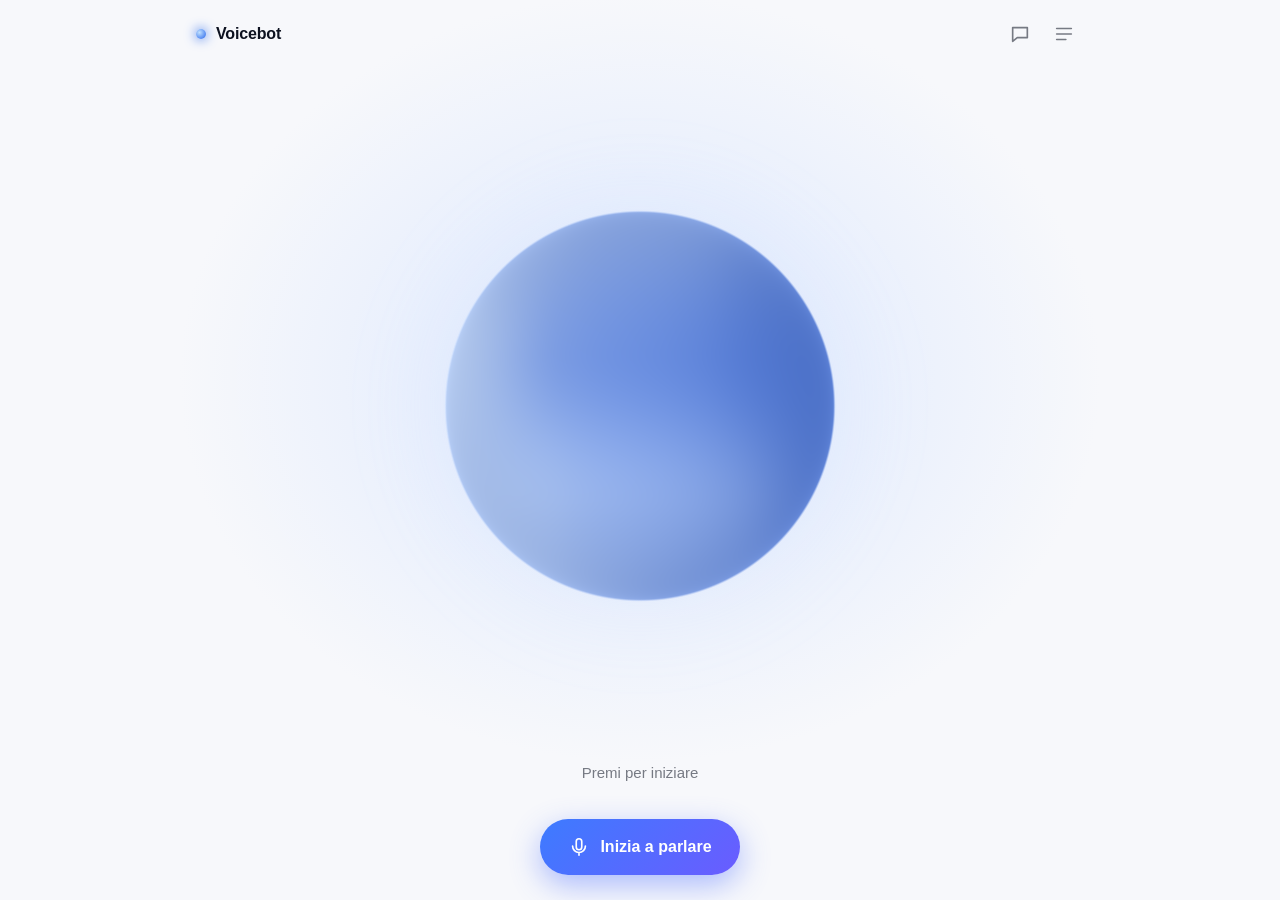
==== web/index.html @ ecd24fbc "Initial commit: local voice-to-voice assistant for Apple Silicon" ====
<!doctype html>
<html lang="it">
<head>
  <meta charset="utf-8" />
  <meta name="viewport" content="width=device-width, initial-scale=1, viewport-fit=cover" />
  <meta name="color-scheme" content="dark light" />
  <title>Voicebot</title>
  <link rel="icon" href="favicon.svg" type="image/svg+xml" />
  <link rel="stylesheet" href="style.css" />
</head>
<body data-state="idle">
  <div class="app">
    <header class="topbar">
      <div class="brand"><span class="dot"></span>Voicebot</div>
      <div class="topbar-actions">
        <button id="chat-btn" class="icon-btn" aria-label="Scrivi un messaggio" title="Scrivi">
          <svg viewBox="0 0 24 24" aria-hidden="true"><path d="M4 5h16v11H9l-5 4z" /></svg>
        </button>
        <button id="history-btn" class="icon-btn" aria-label="Cronologia" title="Cronologia">
          <svg viewBox="0 0 24 24" aria-hidden="true"><path d="M4 6h16M4 12h16M4 18h10" /></svg>
        </button>
      </div>
    </header>

    <main class="stage">
      <canvas id="viz" aria-label="Visualizzazione voce"></canvas>
      <div class="captions" aria-live="polite">
        <p id="cap-user" class="cap-user"></p>
        <p id="cap-bot" class="cap-bot"></p>
      </div>
    </main>

    <div id="confirm" class="confirm" hidden>
      <button id="confirm-yes" class="pill yes">Sì</button>
      <button id="confirm-no" class="pill">No</button>
    </div>

    <div class="status-row">
      <span id="status" class="status">Premi per iniziare</span>
      <span id="latency" class="latency"></span>
    </div>

    <footer class="dock">
      <button id="start" class="start-btn">
        <svg viewBox="0 0 24 24" aria-hidden="true"><rect x="9" y="3" width="6" height="12" rx="3" /><path d="M5 11a7 7 0 0 0 14 0M12 18v3" /></svg>
        Inizia a parlare
      </button>
      <div class="controls" hidden>
        <button id="mute" class="round-btn" aria-label="Disattiva microfono" title="Microfono">
          <svg class="mic-on" viewBox="0 0 24 24" aria-hidden="true"><rect x="9" y="3" width="6" height="12" rx="3" /><path d="M5 11a7 7 0 0 0 14 0M12 18v3" /></svg>
          <svg class="mic-off" viewBox="0 0 24 24" aria-hidden="true"><path d="M15 9.3V6a3 3 0 0 0-5.7-1.3M9 9v3a3 3 0 0 0 4.6 2.5M5 11a7 7 0 0 0 11.2 5.6M19 11a7 7 0 0 1-.5 2.6M12 18v3M3 3l18 18" /></svg>
        </button>
        <button id="stop" class="round-btn end" aria-label="Termina" title="Termina">
          <svg viewBox="0 0 24 24" aria-hidden="true"><path d="M6 6l12 12M18 6L6 18" /></svg>
        </button>
      </div>
    </footer>
  </div>

  <aside id="drawer" class="drawer" aria-hidden="true">
    <div class="drawer-head">
      <h2>Conversazione</h2>
      <button id="drawer-close" class="icon-btn" aria-label="Chiudi">
        <svg viewBox="0 0 24 24" aria-hidden="true"><path d="M6 6l12 12M18 6L6 18" /></svg>
      </button>
    </div>
    <section id="log" class="log"></section>
    <form id="chat" class="chat" autocomplete="off">
      <textarea id="chat-input" rows="1" maxlength="2000" placeholder="Scrivi un messaggio…" aria-label="Messaggio"></textarea>
      <button id="chat-send" class="send-btn" type="submit" aria-label="Invia" title="Invia">
        <svg viewBox="0 0 24 24" aria-hidden="true"><path d="M12 19V5M6 11l6-6 6 6" /></svg>
      </button>
    </form>
    <div class="drawer-foot">
      <label class="toggle" title="Instrada l'audio del bot in un elemento &lt;audio&gt;: aiuta la cancellazione dell'eco con gli altoparlanti">
        <input type="checkbox" id="aec-route" /> <span>Modalità altoparlanti</span>
      </label>
      <button id="reset" class="text-btn">Nuova conversazione</button>
      <p id="providers" class="providers"></p>
    </div>
  </aside>
  <div id="scrim" class="scrim"></div>

  <audio id="bot-audio" autoplay hidden></audio>
  <script src="vendor/ort.wasm.min.js"></script>
  <script src="vendor/bundle.min.js"></script>
  <script src="app.js" type="module"></script>
</body>
</html>
---- web/style.css ----
:root {
  --bg: #07080c;
  --bg-glow: #0d1a3a;
  --surface: rgba(255, 255, 255, 0.06);
  --surface-strong: #12141b;
  --border: rgba(255, 255, 255, 0.08);
  --text: #f2f4f8;
  --muted: rgba(242, 244, 248, 0.55);
  --faint: rgba(242, 244, 248, 0.32);
  --accent: #4d8dff;
  --danger: #ff5a5f;
  --user-bubble: rgba(77, 141, 255, 0.16);
  --shadow: 0 10px 40px rgba(0, 0, 0, 0.45);
}
@media (prefers-color-scheme: light) {
  :root {
    --bg: #f7f8fb;
    --bg-glow: #dbe7ff;
    --surface: rgba(10, 20, 40, 0.05);
    --surface-strong: #ffffff;
    --border: rgba(10, 20, 40, 0.08);
    --text: #0d1220;
    --muted: rgba(13, 18, 32, 0.55);
    --faint: rgba(13, 18, 32, 0.35);
    --accent: #2563eb;
    --danger: #e5484d;
    --user-bubble: rgba(37, 99, 235, 0.1);
    --shadow: 0 10px 40px rgba(20, 30, 60, 0.12);
  }
}

* { box-sizing: border-box; }
html, body { height: 100%; }
body {
  margin: 0;
  color: var(--text);
  background:
    radial-gradient(60vmax 50vmax at 50% 42%, var(--bg-glow) 0%, transparent 60%),
    var(--bg);
  font: 16px/1.5 -apple-system, BlinkMacSystemFont, "SF Pro Text", Inter, "Segoe UI", sans-serif;
  -webkit-font-smoothing: antialiased;
  overflow: hidden;
  transition: background-color 0.6s;
}
button { font: inherit; color: inherit; }
svg { width: 22px; height: 22px; fill: none; stroke: currentColor; stroke-width: 1.8; stroke-linecap: round; stroke-linejoin: round; }

.app {
  height: 100dvh;
  display: grid;
  grid-template-rows: auto 1fr auto auto;
  max-width: 920px;
  margin: 0 auto;
  padding: max(12px, env(safe-area-inset-top)) 16px max(20px, env(safe-area-inset-bottom));
}

/* ---- top bar ---- */
.topbar { display: flex; align-items: center; justify-content: space-between; height: 44px; }
.brand { display: flex; align-items: center; gap: 10px; font-weight: 600; letter-spacing: -0.01em; }
.brand .dot {
  width: 10px; height: 10px; border-radius: 50%;
  background: radial-gradient(circle at 35% 35%, #bfe0ff, var(--accent));
  box-shadow: 0 0 12px var(--accent);
}
.topbar-actions { display: flex; gap: 4px; }
.icon-btn {
  width: 40px; height: 40px; border-radius: 12px; border: none; background: transparent;
  display: grid; place-items: center; cursor: pointer; color: var(--muted);
  transition: background 0.2s, color 0.2s;
}
.icon-btn:hover { background: var(--surface); color: var(--text); }

/* ---- stage: orb + captions ---- */
.stage { position: relative; display: grid; place-items: center; min-height: 0; }
#viz {
  width: min(100%, 78vh, 640px);
  aspect-ratio: 1;
  cursor: pointer;
  -webkit-tap-highlight-color: transparent;
}
.captions {
  position: absolute;
  left: 0; right: 0; bottom: 2%;
  display: flex; flex-direction: column; align-items: center; gap: 6px;
  padding: 0 8px;
  pointer-events: none;
  text-align: center;
}
.captions p { margin: 0; max-width: 680px; transition: opacity 0.4s; }
.cap-user {
  font-size: 14px; color: var(--muted);
  display: -webkit-box; -webkit-line-clamp: 1; -webkit-box-orient: vertical; overflow: hidden;
}
.cap-bot {
  font-size: clamp(17px, 2.4vw, 21px); font-weight: 500; letter-spacing: -0.01em; line-height: 1.45;
  display: -webkit-box; -webkit-line-clamp: 3; -webkit-box-orient: vertical; overflow: hidden;
}
.cap-bot .pending { color: var(--faint); }
.captions p:empty { opacity: 0; }

.confirm { display: flex; justify-content: center; gap: 12px; padding-top: 8px; }
.confirm[hidden] { display: none; }
.pill {
  min-width: 88px; padding: 10px 22px; border-radius: 999px; cursor: pointer; font-weight: 600;
  border: 1px solid var(--border); background: var(--surface);
}
.pill.yes { background: var(--accent); color: #fff; border-color: transparent; }
.msg.action { align-self: flex-start; font-size: 12px; color: var(--faint); padding: 2px 6px; background: none; }

.status-row {
  display: flex; flex-direction: column; align-items: center; gap: 2px;
  min-height: 48px; padding-top: 6px;
}
.status { font-size: 15px; color: var(--muted); transition: color 0.3s; }
body[data-state="user-speaking"] .status, body[data-state="speaking"] .status { color: var(--text); }
.latency { font-size: 12px; color: var(--faint); font-variant-numeric: tabular-nums; min-height: 1.2em; }

/* ---- dock ---- */
.dock { display: flex; justify-content: center; align-items: center; padding-top: 10px; min-height: 76px; }
.start-btn {
  display: inline-flex; align-items: center; gap: 10px;
  padding: 16px 28px; border-radius: 999px; border: none; cursor: pointer;
  font-weight: 600; font-size: 16px;
  color: #fff;
  background: linear-gradient(135deg, #3d7bff, #6a5cff);
  box-shadow: 0 10px 30px rgba(77, 110, 255, 0.45);
  transition: transform 0.15s, box-shadow 0.2s, opacity 0.2s;
}
.start-btn:hover { transform: translateY(-1px); box-shadow: 0 14px 36px rgba(77, 110, 255, 0.55); }
.start-btn:active { transform: scale(0.98); }
.start-btn[hidden] { display: none; }
.start-btn[disabled] { opacity: 0.6; cursor: progress; }
.controls { display: flex; gap: 22px; }
.controls[hidden] { display: none; }
.round-btn {
  width: 60px; height: 60px; border-radius: 50%; cursor: pointer;
  display: grid; place-items: center;
  border: 1px solid var(--border);
  background: var(--surface);
  backdrop-filter: blur(12px);
  transition: transform 0.15s, background 0.2s;
}
.round-btn:hover { transform: translateY(-1px); background: color-mix(in srgb, var(--surface) 100%, var(--text) 6%); }
.round-btn:active { transform: scale(0.96); }
.round-btn.end { background: var(--danger); border-color: transparent; color: #fff; }
.round-btn .mic-off { display: none; }
body.muted #mute { background: var(--text); color: var(--bg); }
body.muted #mute .mic-on { display: none; }
body.muted #mute .mic-off { display: block; }

/* ---- history drawer ---- */
.drawer {
  position: fixed; top: 0; right: 0; bottom: 0;
  width: min(420px, 100vw);
  display: flex; flex-direction: column;
  background: var(--surface-strong);
  border-left: 1px solid var(--border);
  box-shadow: var(--shadow);
  transform: translateX(100%);
  visibility: hidden;
  transition: transform 0.3s cubic-bezier(0.2, 0.8, 0.2, 1), visibility 0s 0.3s;
  z-index: 10;
}
.drawer.open { transform: none; visibility: visible; transition: transform 0.3s cubic-bezier(0.2, 0.8, 0.2, 1); }
.scrim { position: fixed; inset: 0; background: rgba(0, 0, 0, 0.35); opacity: 0; pointer-events: none; transition: opacity 0.3s; z-index: 9; }
.drawer.open + .scrim { opacity: 1; pointer-events: auto; }
.drawer-head { display: flex; align-items: center; justify-content: space-between; padding: 14px 12px 8px 20px; }
.drawer-head h2 { margin: 0; font-size: 16px; font-weight: 600; }
.log { flex: 1; overflow-y: auto; display: flex; flex-direction: column; gap: 10px; padding: 8px 16px 16px; }
.msg {
  max-width: 88%; padding: 10px 14px; border-radius: 18px; font-size: 15px;
  white-space: pre-wrap; overflow-wrap: anywhere;
}
.msg.user { align-self: flex-end; background: var(--user-bubble); border-bottom-right-radius: 6px; }
.msg.bot { align-self: flex-start; background: var(--surface); border-bottom-left-radius: 6px; }
.msg.bot.interrupted::after { content: " · interrotto"; color: var(--faint); font-size: 12px; }
.badge {
  display: inline-block; font-size: 10px; font-weight: 600; text-transform: uppercase; letter-spacing: 0.04em;
  padding: 1px 6px; border-radius: 6px; margin-right: 8px; vertical-align: 1px;
  background: color-mix(in srgb, var(--accent) 22%, transparent); color: var(--accent);
}
.notice { align-self: center; font-size: 12px; color: var(--faint); text-align: center; }
.chat {
  display: flex; align-items: flex-end; gap: 8px;
  margin: 0 16px 12px; padding: 6px 6px 6px 14px;
  border: 1px solid var(--border); border-radius: 22px; background: var(--surface);
}
.chat:focus-within { border-color: color-mix(in srgb, var(--accent) 55%, transparent); }
.chat textarea {
  flex: 1; min-width: 0; max-height: 140px; padding: 7px 0; border: none; outline: none; resize: none;
  background: transparent; color: var(--text); font: inherit; font-size: 15px; line-height: 1.4;
}
.chat textarea::placeholder { color: var(--faint); }
.send-btn {
  flex: none; width: 34px; height: 34px; border-radius: 50%; border: none; cursor: pointer;
  display: grid; place-items: center; color: #fff; background: var(--accent);
  transition: opacity 0.2s;
}
.send-btn svg { width: 18px; height: 18px; stroke-width: 2.2; }
.send-btn:disabled { opacity: 0.35; cursor: default; }
.drawer-foot { border-top: 1px solid var(--border); padding: 14px 20px 18px; display: flex; flex-direction: column; gap: 10px; }
.toggle { display: flex; align-items: center; gap: 10px; font-size: 14px; color: var(--muted); cursor: pointer; }
.toggle input { accent-color: var(--accent); width: 16px; height: 16px; }
.text-btn { align-self: flex-start; background: none; border: none; padding: 0; color: var(--accent); cursor: pointer; font-size: 14px; }
.providers { margin: 0; font-size: 12px; color: var(--faint); }

/* ---- toast for errors ---- */
.toast {
  position: fixed; left: 50%; top: 64px; transform: translateX(-50%);
  padding: 8px 14px; border-radius: 12px; font-size: 13px;
  background: var(--surface-strong); border: 1px solid var(--border); box-shadow: var(--shadow);
  animation: toast 4s forwards; z-index: 20;
}
@keyframes toast { 0% { opacity: 0; transform: translate(-50%, -6px); } 8%, 85% { opacity: 1; transform: translate(-50%, 0); } 100% { opacity: 0; } }

@media (max-width: 560px) {
  .captions { bottom: 0; }
  .round-btn { width: 56px; height: 56px; }
}
@media (prefers-reduced-motion: reduce) {
  * { transition: none !important; animation: none !important; }
}
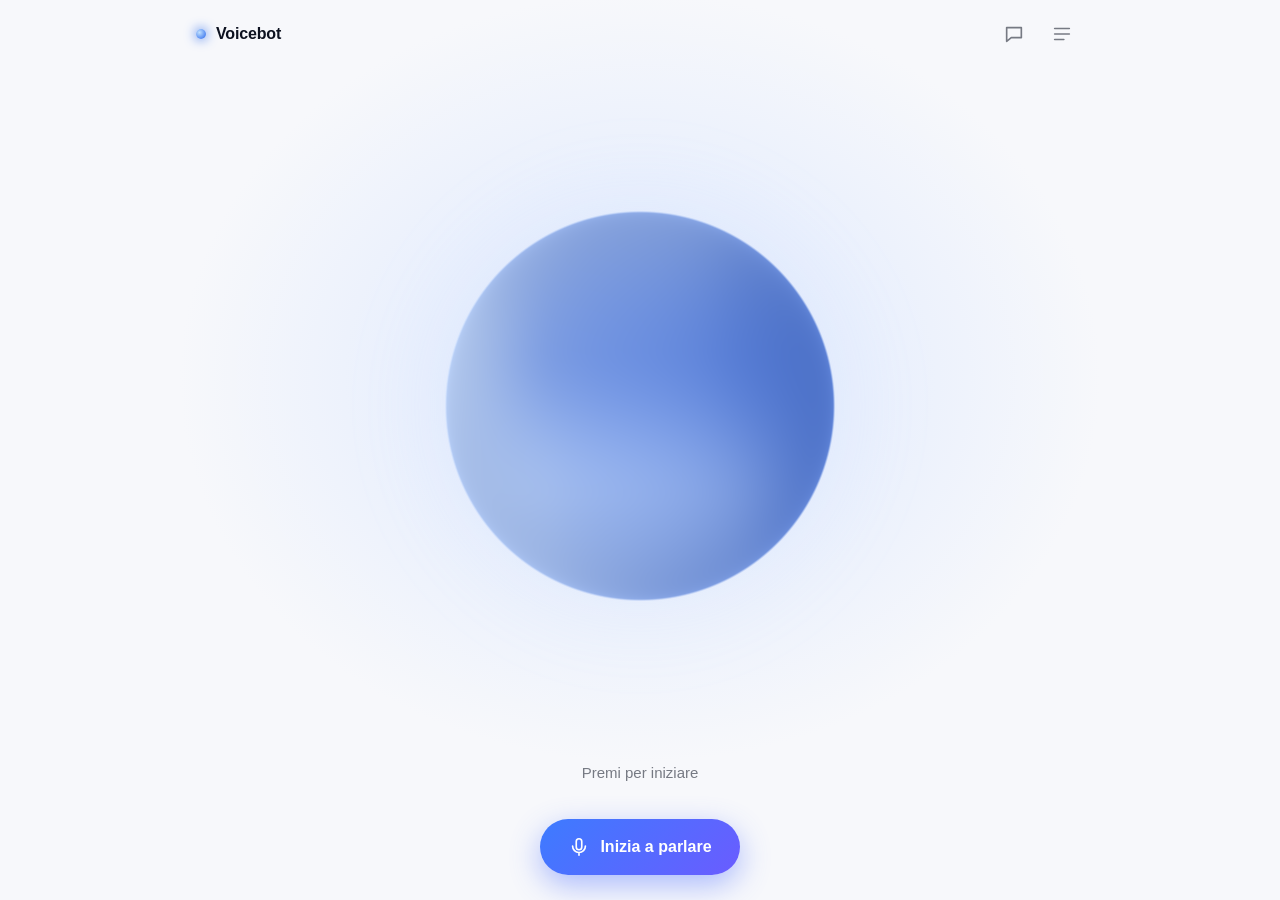
==== commit 1f9c380a: "M2: reliable voice on iOS Safari - Create and resume the AudioContext inside the tap (before any awa" ====
--- a/web/index.html
+++ b/web/index.html
@@ -29,6 +29,8 @@
         <p id="cap-bot" class="cap-bot"></p>
       </div>
     </main>
+
+    <button id="resume" class="resume" hidden>Audio in pausa · tocca per riprendere</button>
 
     <div id="confirm" class="confirm" hidden>
       <button id="confirm-yes" class="pill yes">Sì</button>
@@ -66,7 +68,7 @@
     </div>
     <section id="log" class="log"></section>
     <form id="chat" class="chat" autocomplete="off">
-      <textarea id="chat-input" rows="1" maxlength="2000" placeholder="Scrivi un messaggio…" aria-label="Messaggio"></textarea>
+      <textarea id="chat-input" rows="1" maxlength="2000" enterkeyhint="send" placeholder="Scrivi un messaggio…" aria-label="Messaggio"></textarea>
       <button id="chat-send" class="send-btn" type="submit" aria-label="Invia" title="Invia">
         <svg viewBox="0 0 24 24" aria-hidden="true"><path d="M12 19V5M6 11l6-6 6 6" /></svg>
       </button>
--- a/web/style.css
+++ b/web/style.css
@@ -46,6 +46,7 @@
 svg { width: 22px; height: 22px; fill: none; stroke: currentColor; stroke-width: 1.8; stroke-linecap: round; stroke-linejoin: round; }
 
 .app {
+  height: 100vh;
   height: 100dvh;
   display: grid;
   grid-template-rows: auto 1fr auto auto;
@@ -64,16 +65,16 @@
 }
 .topbar-actions { display: flex; gap: 4px; }
 .icon-btn {
-  width: 40px; height: 40px; border-radius: 12px; border: none; background: transparent;
+  width: 44px; height: 44px; border-radius: 12px; border: none; background: transparent;
   display: grid; place-items: center; cursor: pointer; color: var(--muted);
   transition: background 0.2s, color 0.2s;
 }
-.icon-btn:hover { background: var(--surface); color: var(--text); }
 
 /* ---- stage: orb + captions ---- */
 .stage { position: relative; display: grid; place-items: center; min-height: 0; }
 #viz {
   width: min(100%, 78vh, 640px);
+  width: min(100%, 78svh, 640px);
   aspect-ratio: 1;
   cursor: pointer;
   -webkit-tap-highlight-color: transparent;
@@ -126,7 +127,6 @@
   box-shadow: 0 10px 30px rgba(77, 110, 255, 0.45);
   transition: transform 0.15s, box-shadow 0.2s, opacity 0.2s;
 }
-.start-btn:hover { transform: translateY(-1px); box-shadow: 0 14px 36px rgba(77, 110, 255, 0.55); }
 .start-btn:active { transform: scale(0.98); }
 .start-btn[hidden] { display: none; }
 .start-btn[disabled] { opacity: 0.6; cursor: progress; }
@@ -140,7 +140,6 @@
   backdrop-filter: blur(12px);
   transition: transform 0.15s, background 0.2s;
 }
-.round-btn:hover { transform: translateY(-1px); background: color-mix(in srgb, var(--surface) 100%, var(--text) 6%); }
 .round-btn:active { transform: scale(0.96); }
 .round-btn.end { background: var(--danger); border-color: transparent; color: #fff; }
 .round-btn .mic-off { display: none; }
@@ -188,11 +187,11 @@
 .chat:focus-within { border-color: color-mix(in srgb, var(--accent) 55%, transparent); }
 .chat textarea {
   flex: 1; min-width: 0; max-height: 140px; padding: 7px 0; border: none; outline: none; resize: none;
-  background: transparent; color: var(--text); font: inherit; font-size: 15px; line-height: 1.4;
+  background: transparent; color: var(--text); font: inherit; font-size: 16px; line-height: 1.4;
 }
 .chat textarea::placeholder { color: var(--faint); }
 .send-btn {
-  flex: none; width: 34px; height: 34px; border-radius: 50%; border: none; cursor: pointer;
+  flex: none; width: 36px; height: 36px; border-radius: 50%; border: none; cursor: pointer;
   display: grid; place-items: center; color: #fff; background: var(--accent);
   transition: opacity 0.2s;
 }
@@ -204,6 +203,17 @@
 .text-btn { align-self: flex-start; background: none; border: none; padding: 0; color: var(--accent); cursor: pointer; font-size: 14px; }
 .providers { margin: 0; font-size: 12px; color: var(--faint); }
 
+.icon-btn:active, .text-btn:active { opacity: 0.6; }
+* { -webkit-tap-highlight-color: transparent; }
+
+/* ---- audio interrupted (call, Siri): iOS needs a tap to resume ---- */
+.resume {
+  position: relative; z-index: 3; /* above the orb canvas, which can overflow its row */
+  justify-self: center; margin-top: 8px; padding: 12px 20px; border-radius: 999px; cursor: pointer;
+  border: 1px solid var(--border); background: var(--accent); color: #fff; font-weight: 600; font-size: 15px;
+}
+.resume[hidden] { display: none; }
+
 /* ---- toast for errors ---- */
 .toast {
   position: fixed; left: 50%; top: 64px; transform: translateX(-50%);
@@ -217,6 +227,12 @@
   .captions { bottom: 0; }
   .round-btn { width: 56px; height: 56px; }
 }
+@media (hover: hover) {
+  .icon-btn:hover { background: var(--surface); color: var(--text); }
+  .start-btn:hover { transform: translateY(-1px); box-shadow: 0 14px 36px rgba(77, 110, 255, 0.55); }
+  .round-btn:hover { transform: translateY(-1px); background: color-mix(in srgb, var(--surface) 100%, var(--text) 6%); }
+}
 @media (prefers-reduced-motion: reduce) {
   * { transition: none !important; animation: none !important; }
 }
+.toggle[hidden] { display: none; }
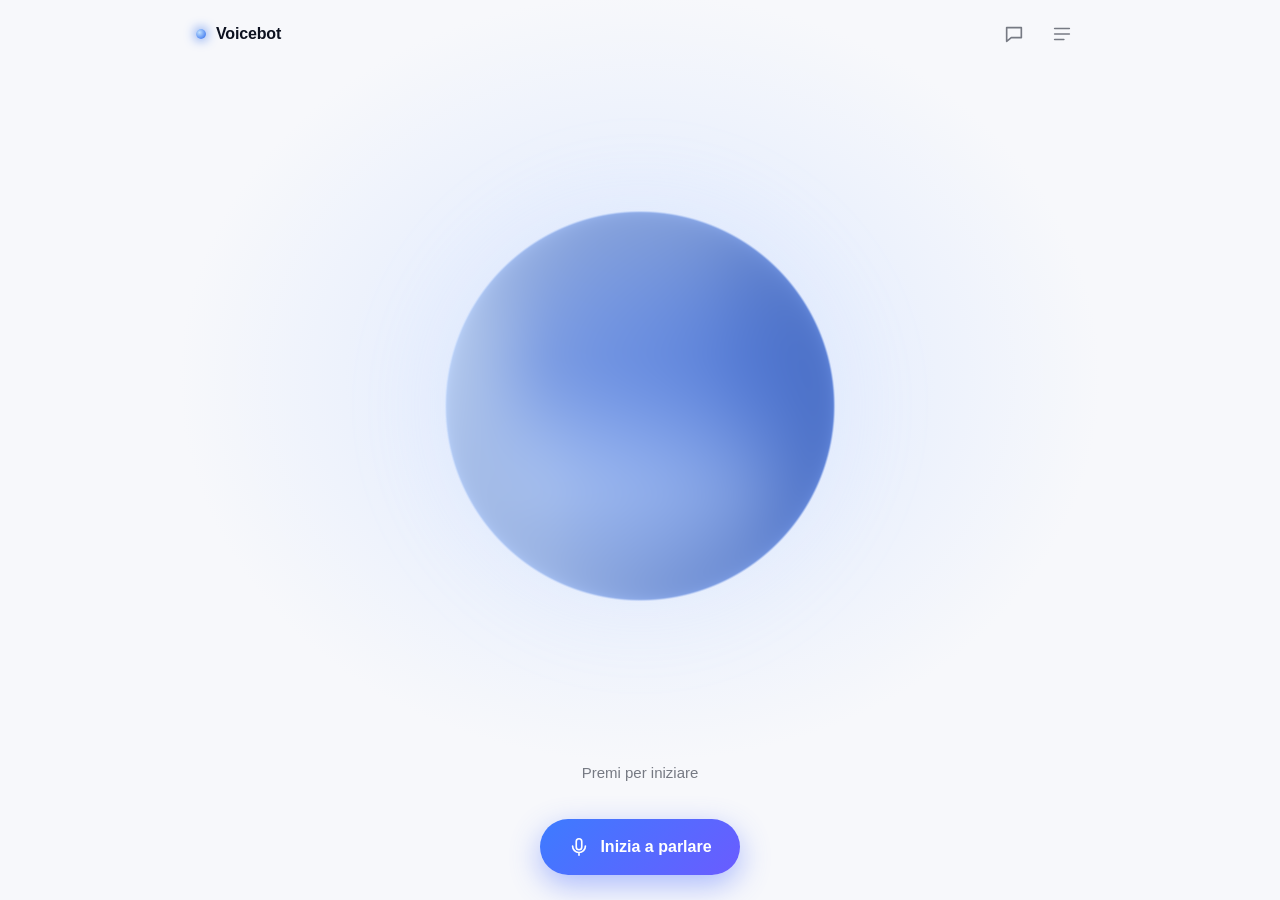
==== commit dc05ffee: "M3: installable home-screen app that survives screen lock and network changes - Per-device client id" ====
--- a/web/index.html
+++ b/web/index.html
@@ -6,6 +6,14 @@
   <meta name="color-scheme" content="dark light" />
   <title>Voicebot</title>
   <link rel="icon" href="favicon.svg" type="image/svg+xml" />
+  <link rel="manifest" href="manifest.json" />
+  <link rel="apple-touch-icon" href="icons/apple-touch-icon.png" />
+  <meta name="apple-mobile-web-app-capable" content="yes" />
+  <meta name="mobile-web-app-capable" content="yes" />
+  <meta name="apple-mobile-web-app-title" content="Casa" />
+  <meta name="apple-mobile-web-app-status-bar-style" content="black-translucent" />
+  <meta name="theme-color" content="#07080c" media="(prefers-color-scheme: dark)" />
+  <meta name="theme-color" content="#f7f8fb" media="(prefers-color-scheme: light)" />
   <link rel="stylesheet" href="style.css" />
 </head>
 <body data-state="idle">
--- a/web/style.css
+++ b/web/style.css
@@ -226,6 +226,9 @@
 @media (max-width: 560px) {
   .captions { bottom: 0; }
   .round-btn { width: 56px; height: 56px; }
+  /* Narrow screens: room for the whole sentence being spoken, no preview of the next one. */
+  .cap-bot { font-size: 17px; -webkit-line-clamp: 5; }
+  .cap-bot .next { display: none; }
 }
 @media (hover: hover) {
   .icon-btn:hover { background: var(--surface); color: var(--text); }
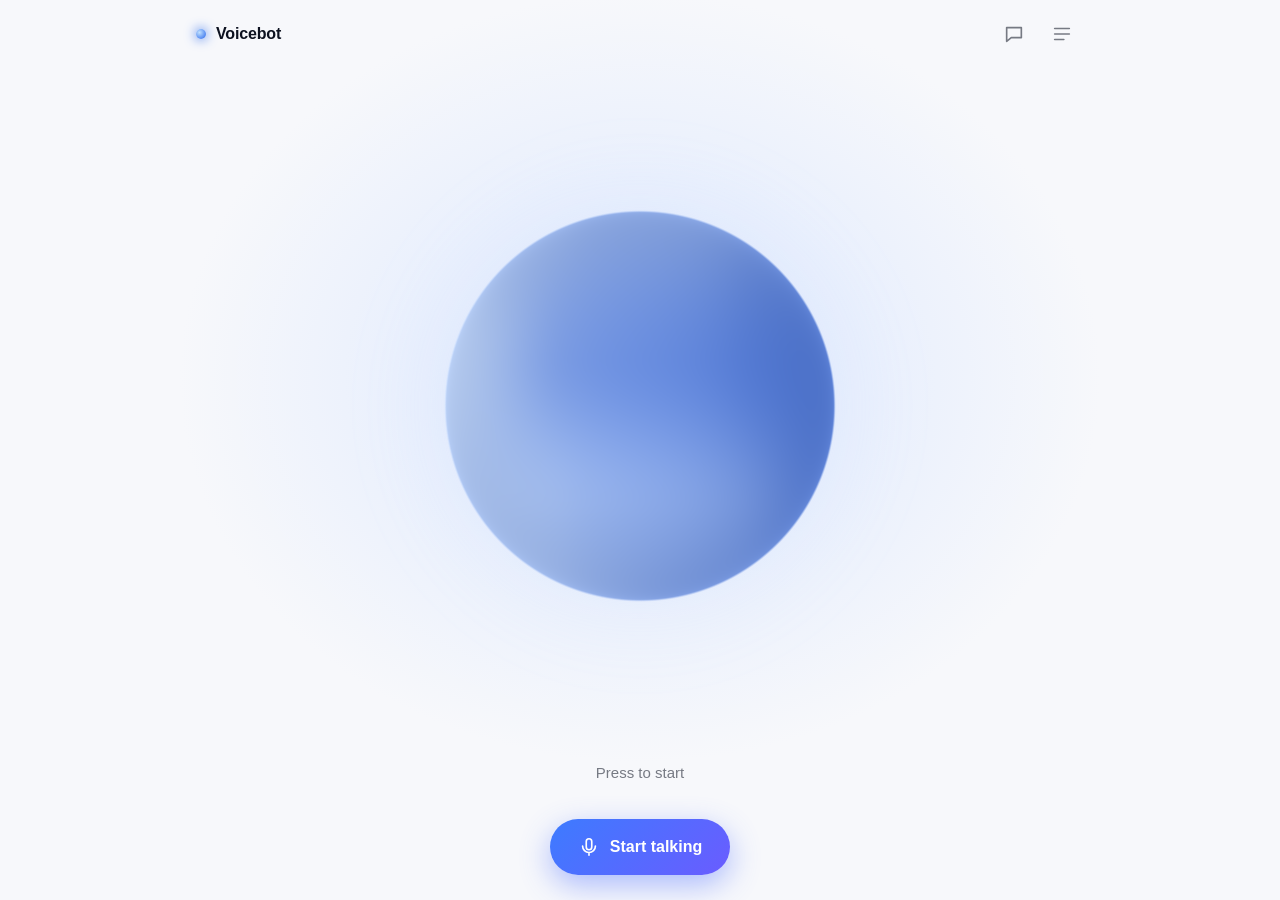
==== commit d940afc1: "Translate docs, web UI and fixed server replies to English Rename docs/GUIDA.md to docs/GUIDE.md and" ====
--- a/web/index.html
+++ b/web/index.html
@@ -1,5 +1,5 @@
 <!doctype html>
-<html lang="it">
+<html lang="en">
 <head>
   <meta charset="utf-8" />
   <meta name="viewport" content="width=device-width, initial-scale=1, viewport-fit=cover" />
@@ -10,7 +10,7 @@
   <link rel="apple-touch-icon" href="icons/apple-touch-icon.png" />
   <meta name="apple-mobile-web-app-capable" content="yes" />
   <meta name="mobile-web-app-capable" content="yes" />
-  <meta name="apple-mobile-web-app-title" content="Casa" />
+  <meta name="apple-mobile-web-app-title" content="Home" />
   <meta name="apple-mobile-web-app-status-bar-style" content="black-translucent" />
   <meta name="theme-color" content="#07080c" media="(prefers-color-scheme: dark)" />
   <meta name="theme-color" content="#f7f8fb" media="(prefers-color-scheme: light)" />
@@ -21,7 +21,7 @@
     <header class="topbar">
       <div class="brand"><span class="dot"></span>Voicebot</div>
       <div class="topbar-actions">
-        <button id="chat-btn" class="icon-btn" aria-label="Scrivi un messaggio" title="Scrivi">
+        <button id="chat-btn" class="icon-btn" aria-label="Write a message" title="Write">
           <svg viewBox="0 0 24 24" aria-hidden="true"><path d="M4 5h16v11H9l-5 4z" /></svg>
         </button>
         <button id="history-btn" class="icon-btn" aria-label="Cronologia" title="Cronologia">
@@ -31,36 +31,36 @@
     </header>
 
     <main class="stage">
-      <canvas id="viz" aria-label="Visualizzazione voce"></canvas>
+      <canvas id="viz" aria-label="Voice visualization"></canvas>
       <div class="captions" aria-live="polite">
         <p id="cap-user" class="cap-user"></p>
         <p id="cap-bot" class="cap-bot"></p>
       </div>
     </main>
 
-    <button id="resume" class="resume" hidden>Audio in pausa · tocca per riprendere</button>
+    <button id="resume" class="resume" hidden>Audio paused · tap to resume</button>
 
     <div id="confirm" class="confirm" hidden>
-      <button id="confirm-yes" class="pill yes">Sì</button>
+      <button id="confirm-yes" class="pill yes">Yes</button>
       <button id="confirm-no" class="pill">No</button>
     </div>
 
     <div class="status-row">
-      <span id="status" class="status">Premi per iniziare</span>
+      <span id="status" class="status">Press to start</span>
       <span id="latency" class="latency"></span>
     </div>
 
     <footer class="dock">
       <button id="start" class="start-btn">
         <svg viewBox="0 0 24 24" aria-hidden="true"><rect x="9" y="3" width="6" height="12" rx="3" /><path d="M5 11a7 7 0 0 0 14 0M12 18v3" /></svg>
-        Inizia a parlare
+        Start talking
       </button>
       <div class="controls" hidden>
-        <button id="mute" class="round-btn" aria-label="Disattiva microfono" title="Microfono">
+        <button id="mute" class="round-btn" aria-label="Mute microphone" title="Microphone">
           <svg class="mic-on" viewBox="0 0 24 24" aria-hidden="true"><rect x="9" y="3" width="6" height="12" rx="3" /><path d="M5 11a7 7 0 0 0 14 0M12 18v3" /></svg>
           <svg class="mic-off" viewBox="0 0 24 24" aria-hidden="true"><path d="M15 9.3V6a3 3 0 0 0-5.7-1.3M9 9v3a3 3 0 0 0 4.6 2.5M5 11a7 7 0 0 0 11.2 5.6M19 11a7 7 0 0 1-.5 2.6M12 18v3M3 3l18 18" /></svg>
         </button>
-        <button id="stop" class="round-btn end" aria-label="Termina" title="Termina">
+        <button id="stop" class="round-btn end" aria-label="End" title="End">
           <svg viewBox="0 0 24 24" aria-hidden="true"><path d="M6 6l12 12M18 6L6 18" /></svg>
         </button>
       </div>
@@ -69,23 +69,23 @@
 
   <aside id="drawer" class="drawer" aria-hidden="true">
     <div class="drawer-head">
-      <h2>Conversazione</h2>
-      <button id="drawer-close" class="icon-btn" aria-label="Chiudi">
+      <h2>Conversation</h2>
+      <button id="drawer-close" class="icon-btn" aria-label="Close">
         <svg viewBox="0 0 24 24" aria-hidden="true"><path d="M6 6l12 12M18 6L6 18" /></svg>
       </button>
     </div>
     <section id="log" class="log"></section>
     <form id="chat" class="chat" autocomplete="off">
-      <textarea id="chat-input" rows="1" maxlength="2000" enterkeyhint="send" placeholder="Scrivi un messaggio…" aria-label="Messaggio"></textarea>
-      <button id="chat-send" class="send-btn" type="submit" aria-label="Invia" title="Invia">
+      <textarea id="chat-input" rows="1" maxlength="2000" enterkeyhint="send" placeholder="Write a message…" aria-label="Message"></textarea>
+      <button id="chat-send" class="send-btn" type="submit" aria-label="Send" title="Send">
         <svg viewBox="0 0 24 24" aria-hidden="true"><path d="M12 19V5M6 11l6-6 6 6" /></svg>
       </button>
     </form>
     <div class="drawer-foot">
-      <label class="toggle" title="Instrada l'audio del bot in un elemento &lt;audio&gt;: aiuta la cancellazione dell'eco con gli altoparlanti">
-        <input type="checkbox" id="aec-route" /> <span>Modalità altoparlanti</span>
+      <label class="toggle" title="Route the bot audio through an &lt;audio&gt; element: helps echo cancellation on speakers">
+        <input type="checkbox" id="aec-route" /> <span>Speaker mode</span>
       </label>
-      <button id="reset" class="text-btn">Nuova conversazione</button>
+      <button id="reset" class="text-btn">New conversation</button>
       <p id="providers" class="providers"></p>
     </div>
   </aside>
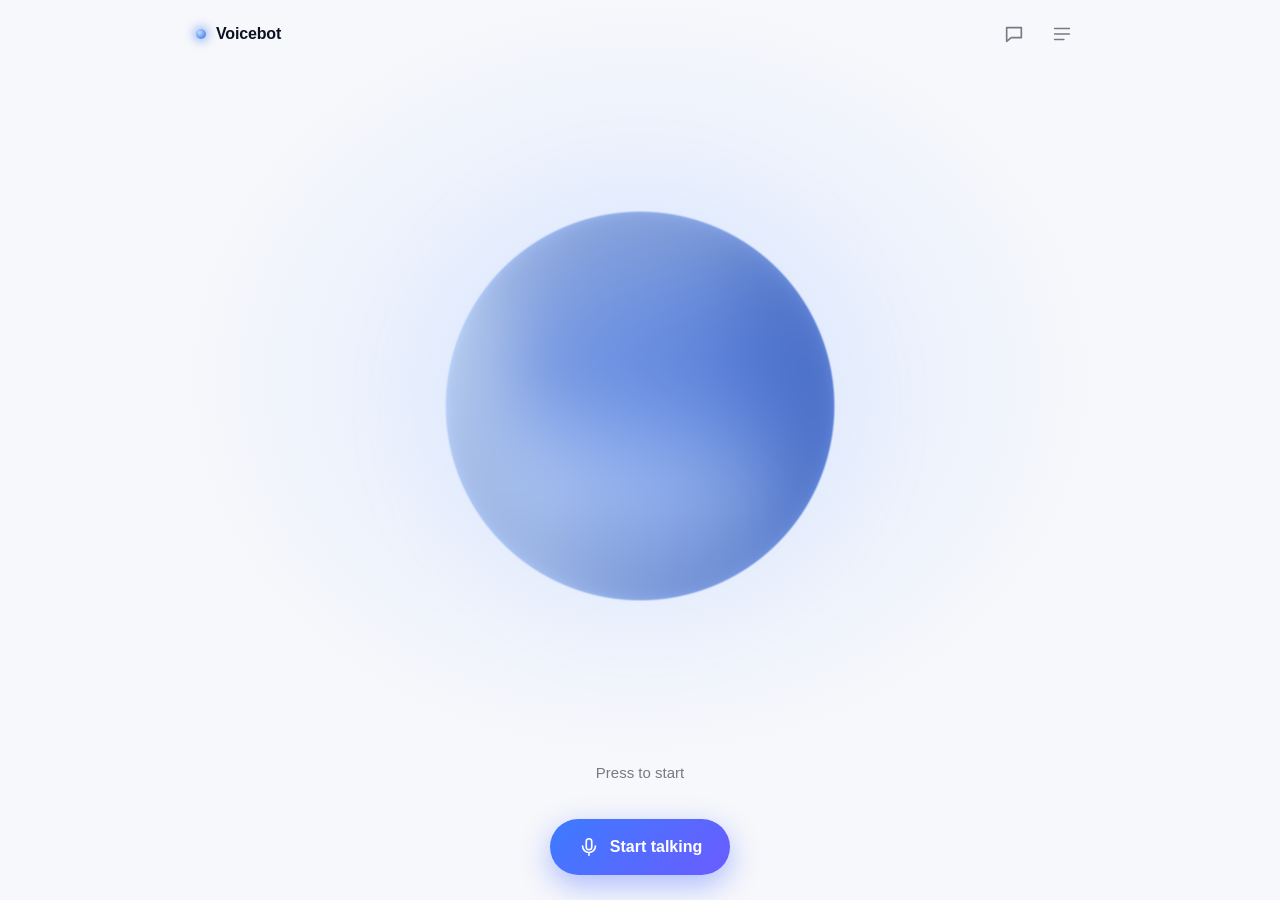
==== commit 54acd31d: "Show weather and news cards on screen get_weather and get_news results now carry a card that the ses" ====
--- a/web/index.html
+++ b/web/index.html
@@ -31,6 +31,7 @@
     </header>
 
     <main class="stage">
+      <section id="card" class="card" hidden aria-live="polite"></section>
       <canvas id="viz" aria-label="Voice visualization"></canvas>
       <div class="captions" aria-live="polite">
         <p id="cap-user" class="cap-user"></p>
--- a/web/style.css
+++ b/web/style.css
@@ -223,6 +223,80 @@
 }
 @keyframes toast { 0% { opacity: 0; transform: translate(-50%, -6px); } 8%, 85% { opacity: 1; transform: translate(-50%, 0); } 100% { opacity: 0; } }
 
+/* ---- cards: weather and news over the orb ---- */
+.card {
+  position: relative; z-index: 2;
+  width: 100%; max-width: 640px; max-height: min(62vh, 560px); overflow-y: auto;
+  padding: 14px 16px 16px; border-radius: 22px;
+  background: color-mix(in srgb, var(--surface-strong) 88%, transparent);
+  border: 1px solid var(--border); box-shadow: var(--shadow); backdrop-filter: blur(16px);
+  animation: card-in 0.25s ease-out;
+}
+.card[hidden] { display: none; }
+@keyframes card-in { from { opacity: 0; transform: translateY(8px); } }
+/* With a card: card, small orb, captions below it (no overlap). */
+body.has-card .stage { grid-template-rows: auto minmax(0, 1fr) auto; align-items: start; gap: 6px; }
+body.has-card #viz { width: min(100%, 13vh, 130px); width: min(100%, 13svh, 130px); align-self: center; }
+body.has-card .captions { position: static; }
+body.has-card .cap-bot { -webkit-line-clamp: 2; font-size: 16px; }
+body.has-card .cap-user { display: none; }
+.card-close { position: absolute; top: 6px; right: 6px; width: 36px; height: 36px; }
+.card-close svg { width: 18px; height: 18px; }
+.card-head { display: flex; align-items: baseline; gap: 8px; padding-right: 36px; margin-bottom: 8px; }
+.card-title { font-weight: 600; font-size: 15px; letter-spacing: -0.01em; }
+.card-note { font-size: 12px; color: var(--faint); }
+
+.wx-now { display: flex; align-items: center; gap: 12px; }
+.wx-big { font-size: 44px; line-height: 1; }
+.wx-temp { font-size: 44px; font-weight: 300; letter-spacing: -0.03em; font-variant-numeric: tabular-nums; }
+.wx-meta { font-size: 13px; color: var(--muted); line-height: 1.4; }
+.wx-hours {
+  display: flex; gap: 4px; overflow-x: auto; margin: 12px -4px 4px; padding-bottom: 6px;
+  scrollbar-width: thin; overscroll-behavior-x: contain;
+}
+.wx-hour {
+  flex: none; min-width: 52px; display: flex; flex-direction: column; align-items: center; gap: 2px;
+  padding: 6px 4px; border-radius: 12px; font-size: 12px; color: var(--muted); font-variant-numeric: tabular-nums;
+}
+.wx-hour b { color: var(--text); font-weight: 600; font-size: 14px; }
+.wx-hour small { color: var(--accent); font-size: 11px; }
+.wx-ico { font-size: 20px; line-height: 1.2; }
+.wx-days { display: flex; flex-direction: column; border-top: 1px solid var(--border); }
+.wx-day {
+  display: grid; grid-template-columns: 3.6em 2em 3em 2.6em 1fr 2.6em; align-items: center; gap: 6px;
+  padding: 6px 0; font-size: 14px; font-variant-numeric: tabular-nums; border-bottom: 1px solid var(--border);
+}
+.wx-day:last-child { border-bottom: none; }
+.wx-wd { text-transform: capitalize; }
+.wx-rain { color: var(--accent); font-size: 12px; }
+.wx-min { color: var(--muted); text-align: right; }
+.wx-bar { position: relative; height: 5px; border-radius: 3px; background: var(--surface); }
+.wx-bar i { position: absolute; top: 0; bottom: 0; border-radius: 3px; background: linear-gradient(90deg, #5ab0ff, #ffb347); }
+
+.news { display: flex; flex-direction: column; gap: 4px; }
+.news-item {
+  display: flex; gap: 12px; align-items: flex-start; padding: 8px; margin: 0 -8px; border-radius: 14px;
+  color: inherit; text-decoration: none;
+}
+a.news-item:active { background: var(--surface); }
+.news-item img { flex: none; width: 84px; height: 56px; object-fit: cover; border-radius: 10px; background: var(--surface); }
+.news-item span { display: flex; flex-direction: column; gap: 2px; min-width: 0; }
+.news-item b { font-size: 15px; font-weight: 600; line-height: 1.3; }
+.news-item small {
+  font-size: 13px; color: var(--muted); line-height: 1.35;
+  display: -webkit-box; -webkit-line-clamp: 2; -webkit-box-orient: vertical; overflow: hidden;
+}
+.msg.card { max-width: 100%; width: 100%; white-space: normal; background: var(--surface); padding: 12px 14px; }
+.msg.card .wx-hours { display: none; }
+@media (hover: hover) {
+  a.news-item:hover { background: var(--surface); }
+}
+@media (max-width: 560px) {
+  .card { max-height: 52vh; max-height: 52svh; padding: 12px 12px 14px; }
+  .wx-big, .wx-temp { font-size: 38px; }
+  .news-item img { width: 72px; height: 48px; }
+}
+
 @media (max-width: 560px) {
   .captions { bottom: 0; }
   .round-btn { width: 56px; height: 56px; }
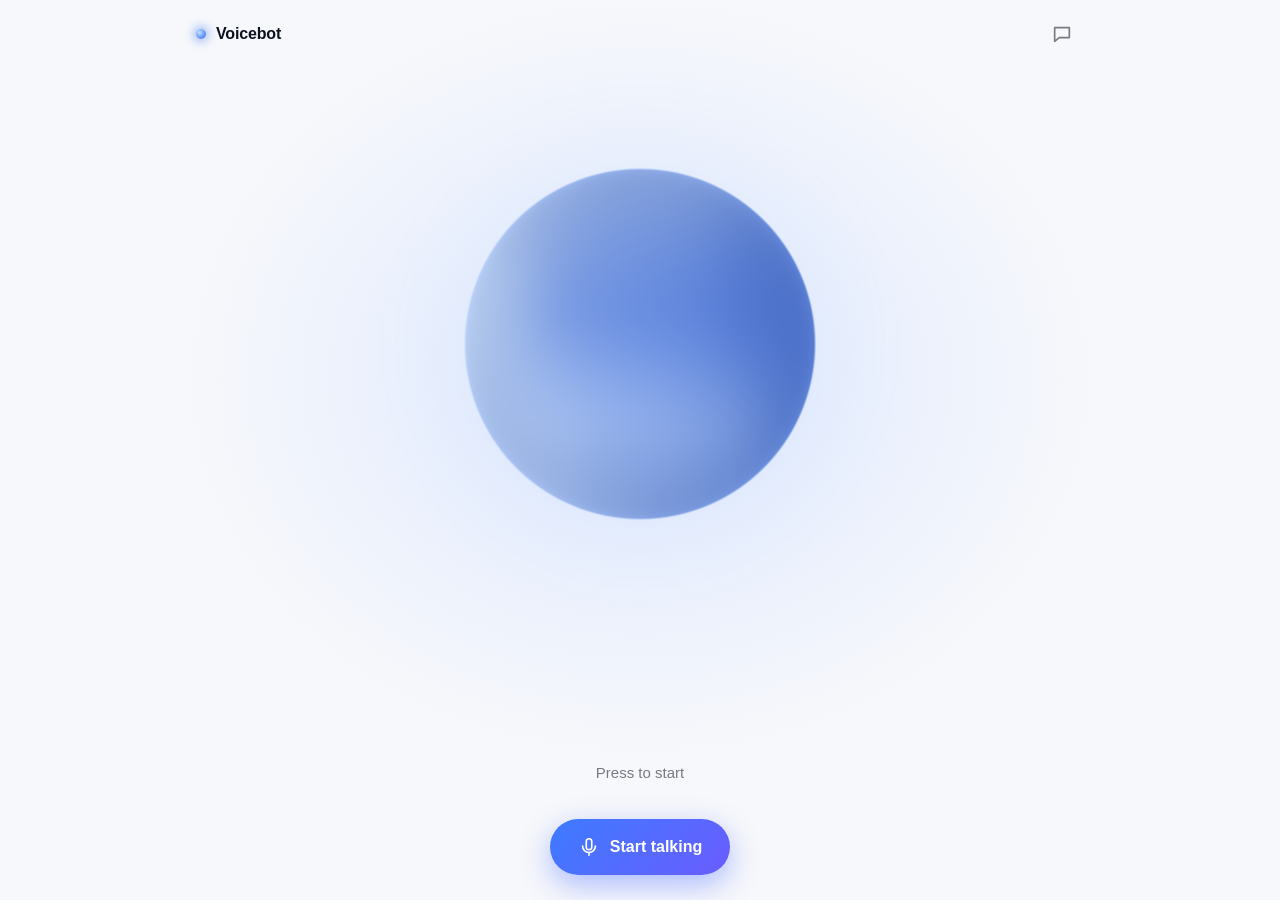
==== commit 973eb384: "One header button for the conversation panel (chat and history opened the same panel)" ====
--- a/web/index.html
+++ b/web/index.html
@@ -21,11 +21,8 @@
     <header class="topbar">
       <div class="brand"><span class="dot"></span>Voicebot</div>
       <div class="topbar-actions">
-        <button id="chat-btn" class="icon-btn" aria-label="Write a message" title="Write">
+        <button id="chat-btn" class="icon-btn" aria-label="Conversation and chat" title="Conversation">
           <svg viewBox="0 0 24 24" aria-hidden="true"><path d="M4 5h16v11H9l-5 4z" /></svg>
-        </button>
-        <button id="history-btn" class="icon-btn" aria-label="Cronologia" title="Cronologia">
-          <svg viewBox="0 0 24 24" aria-hidden="true"><path d="M4 6h16M4 12h16M4 18h10" /></svg>
         </button>
       </div>
     </header>
--- a/web/style.css
+++ b/web/style.css
@@ -71,17 +71,15 @@
 }
 
 /* ---- stage: orb + captions ---- */
-.stage { position: relative; display: grid; place-items: center; min-height: 0; }
+/* Orb above, captions below in a row of their own: long answers never cover the orb. */
+.stage { position: relative; display: grid; grid-template-rows: minmax(0, 1fr) auto; place-items: center; min-height: 0; }
 #viz {
-  width: min(100%, 78vh, 640px);
-  width: min(100%, 78svh, 640px);
-  aspect-ratio: 1;
+  width: 100%; height: 100%; max-width: 640px; max-height: 640px;
   cursor: pointer;
   -webkit-tap-highlight-color: transparent;
 }
 .captions {
-  position: absolute;
-  left: 0; right: 0; bottom: 2%;
+  width: 100%; min-height: 124px; /* room for the user line and 3 lines of answer: the orb keeps its size */
   display: flex; flex-direction: column; align-items: center; gap: 6px;
   padding: 0 8px;
   pointer-events: none;
@@ -236,8 +234,8 @@
 @keyframes card-in { from { opacity: 0; transform: translateY(8px); } }
 /* With a card: card, small orb, captions below it (no overlap). */
 body.has-card .stage { grid-template-rows: auto minmax(0, 1fr) auto; align-items: start; gap: 6px; }
-body.has-card #viz { width: min(100%, 13vh, 130px); width: min(100%, 13svh, 130px); align-self: center; }
-body.has-card .captions { position: static; }
+body.has-card #viz { width: min(100%, 13vh, 130px); width: min(100%, 13svh, 130px); height: auto; aspect-ratio: 1; align-self: center; }
+body.has-card .captions { min-height: 0; }
 body.has-card .cap-bot { -webkit-line-clamp: 2; font-size: 16px; }
 body.has-card .cap-user { display: none; }
 .card-close { position: absolute; top: 6px; right: 6px; width: 36px; height: 36px; }
@@ -286,8 +284,8 @@
   font-size: 13px; color: var(--muted); line-height: 1.35;
   display: -webkit-box; -webkit-line-clamp: 2; -webkit-box-orient: vertical; overflow: hidden;
 }
-.msg.card { max-width: 100%; width: 100%; white-space: normal; background: var(--surface); padding: 12px 14px; }
-.msg.card .wx-hours { display: none; }
+.msg.card-msg { max-width: 100%; width: 100%; white-space: normal; background: var(--surface); padding: 12px 14px; }
+.msg.card-msg .wx-hours { display: none; }
 @media (hover: hover) {
   a.news-item:hover { background: var(--surface); }
 }
@@ -298,7 +296,7 @@
 }
 
 @media (max-width: 560px) {
-  .captions { bottom: 0; }
+  .captions { min-height: 152px; }
   .round-btn { width: 56px; height: 56px; }
   /* Narrow screens: room for the whole sentence being spoken, no preview of the next one. */
   .cap-bot { font-size: 17px; -webkit-line-clamp: 5; }
